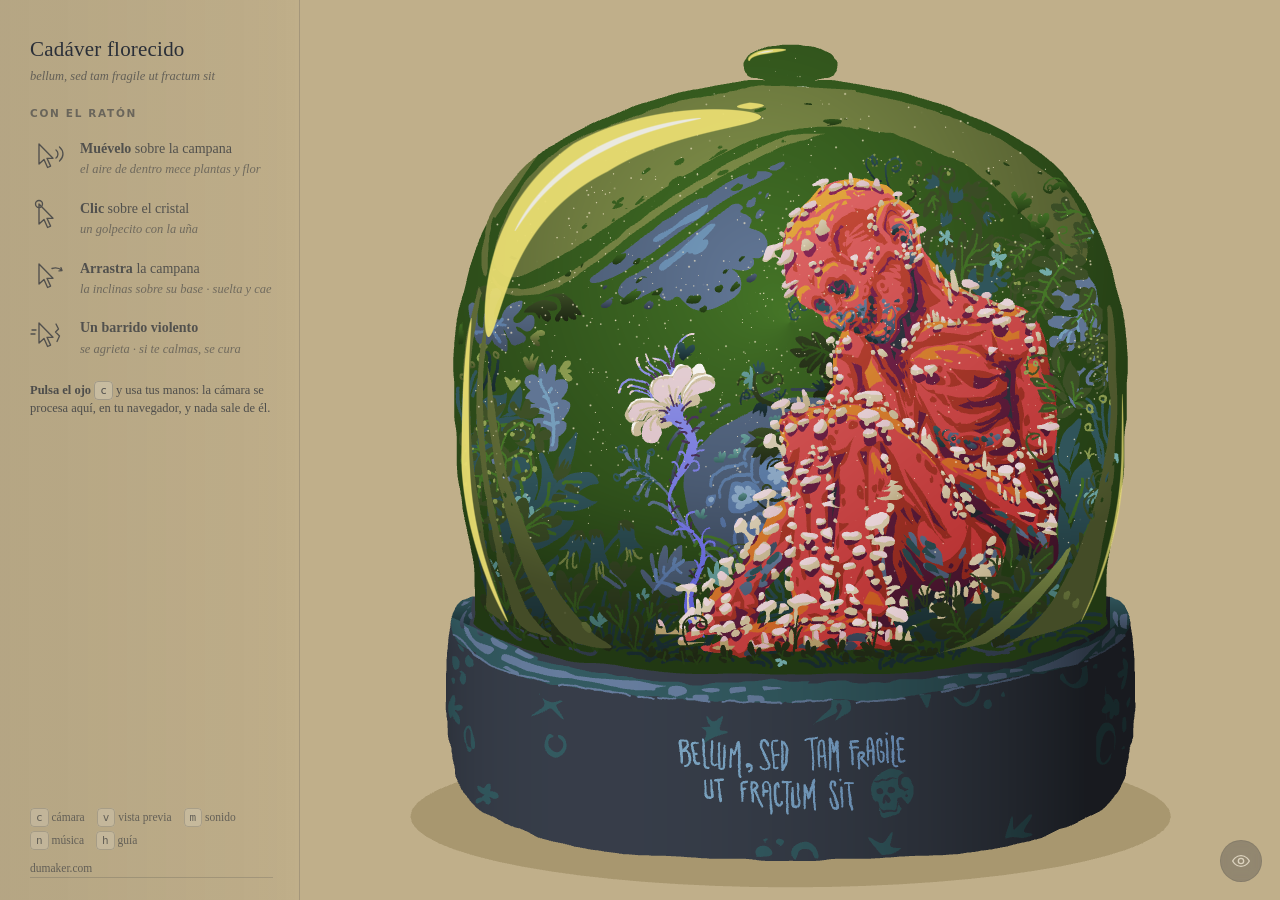
==== cadaver-florecido/index.html @ 51d9bf55 "Añade Cadáver florecido (pieza interactiva WebGL + webcam)" ====
<!doctype html>
<html lang="es">
<head>
  <meta charset="UTF-8" />
  <meta name="viewport" content="width=device-width, initial-scale=1.0" />
  <title>Cadáver florecido — Dumaker</title>
  <meta name="description" content="Bellum, sed tam fragile ut fractum sit. Una ilustración vectorial viva bajo una campana de cristal: muévela con el ratón o con tus manos frente a la cámara." />
  <meta name="theme-color" content="#c0af8a" />
  <meta property="og:type" content="website" />
  <meta property="og:title" content="Cadáver florecido — Dumaker" />
  <meta property="og:description" content="Una ilustración viva bajo una campana de cristal. Bellum, sed tam fragile ut fractum sit." />
  <meta property="og:url" content="https://dumaker.com/cadaver-florecido/" />
  <meta property="og:image" content="https://dumaker.com/cadaver-florecido/og.png" />
  <meta name="twitter:card" content="summary_large_image" />
  <link rel="icon" href="data:image/svg+xml,%3Csvg xmlns='http://www.w3.org/2000/svg' viewBox='0 0 32 32'%3E%3Cpath d='M8 28V15a8 8 0 0 1 16 0v13' fill='none' stroke='%232a2f38' stroke-width='2.4'/%3E%3Cpath d='M6 28h20' stroke='%232a2f38' stroke-width='2.4'/%3E%3Ccircle cx='16' cy='5' r='2' fill='%232a2f38'/%3E%3Ccircle cx='16' cy='20' r='3.2' fill='%23d9493e'/%3E%3C/svg%3E" />
  <script type="module" crossorigin src="./index-C9IS4WXV.js"></script>
  <link rel="stylesheet" crossorigin href="./index-BIt_C6YP.css">
</head>
<body>
  <svg width="0" height="0" style="position:absolute" aria-hidden="true">
    <defs>
      <symbol id="i-hand" viewBox="0 0 36 36"><path d="M10 31C7 29 5.5 26 5.5 22v-6.5a1.7 1.7 0 0 1 3.4 0V20M8.9 19V8a1.7 1.7 0 0 1 3.4 0v10M12.3 17.5V6a1.7 1.7 0 0 1 3.4 0v11.5M15.7 17.5V7.5a1.7 1.7 0 0 1 3.4 0V19M19.1 18v-7a1.7 1.7 0 0 1 3.4 0v10c0 6-3.5 10-7.5 10z"/></symbol>
      <symbol id="i-point" viewBox="0 0 36 36"><path d="M12 31c-3-1.5-5-4.5-5-8v-4a1.6 1.6 0 0 1 3.2 0M10.2 20v-2a1.6 1.6 0 0 1 3.2 0v1M13.4 19V8a1.7 1.7 0 0 1 3.4 0v10M16.8 18.5a1.6 1.6 0 0 1 3.2 0v1M20 19.5a1.6 1.6 0 0 1 3.2 0V24c0 4-3 7-7 7z"/></symbol>
      <symbol id="i-arrow" viewBox="0 0 36 36"><path d="M9 5v20l5-4.5 3.6 8 3-1.4-3.6-7.8H23z"/></symbol>
    </defs>
  </svg>

  <canvas id="stage"></canvas>
  <canvas id="hands"></canvas>

  <aside id="guide" aria-label="Cómo interactuar">
    <header>
      <h1>Cadáver florecido</h1>
      <p class="motto">bellum, sed tam fragile ut fractum sit</p>
    </header>

    <section class="mode m-hands">
      <h2>con las manos <span id="seen"></span></h2>
      <p class="rule">Pocas formas de mano, cada una con lo suyo, sin movimientos rápidos. El cursor te dice cuál estoy viendo.</p>

      <h3><svg class="shape" viewBox="0 0 36 36"><use href="#i-hand"/></svg>mano abierta</h3>
      <div class="g" data-g="fan">
        <svg class="ico" viewBox="0 0 36 36"><path d="M6 13c6-4 10 4 16 0s8-2 10 0M4 20c6-4 10 4 16 0s8-2 12 0M8 27c6-4 10 4 16 0"/></svg>
        <p><b>Muévela</b>, donde quieras<i>el aire entra en la campana y mece plantas y flor</i></p>
      </div>
      <div class="g" data-g="warm">
        <svg class="ico" viewBox="0 0 36 36"><path d="M12 9c-2 2.5 2 4 0 6.5s2 4 0 6.5M18 7c-2 2.5 2 4 0 6.5s2 4 0 6.5s2 4 0 6.5M24 9c-2 2.5 2 4 0 6.5s2 4 0 6.5"/></svg>
        <p><b>Déjala quieta</b> sobre el cristal<i>tu calor lo empaña, las plantas se vuelven hacia ti y las grietas se cierran</i></p>
      </div>

      <h3><svg class="shape" viewBox="0 0 36 36"><use href="#i-point"/></svg>índice</h3>
      <div class="g" data-g="tap">
        <svg class="ico" viewBox="0 0 36 36"><circle cx="18" cy="18" r="2.5"/><circle cx="18" cy="18" r="7"/><circle cx="18" cy="18" r="13" stroke-dasharray="2 3"/><path d="M18 1.5v3M18 31.5v3M1.5 18h3M31.5 18h3"/></svg>
        <p><b>Puño con el índice estirado</b>: apunta y <b>empújalo hacia la pantalla</b><i>la mira se cierra mientras empujas; al cerrarse, toque de uña. Retira la mano para volver a tocar</i></p>
      </div>
      <div class="g" data-g="punch">
        <svg class="ico" viewBox="0 0 36 36"><path d="M18 4l2.5 6-4 4 5 5-3 7 1 6M20.5 10l5-1.5M21.5 19l5 2.5"/></svg>
        <p><b>Tres toques</b> seguidos<i>no seas insistente: se agrieta · si te calmas, se cura</i><span class="knocks" aria-hidden="true"><span></span><span></span><span></span></span></p>
      </div>

      <h3><svg class="shape" viewBox="0 0 36 36"><circle cx="9" cy="16" r="3"/><circle cx="27" cy="16" r="3"/><path d="M12 16h12"/></svg>dos manos · pellizco</h3>
      <div class="g" data-g="hold">
        <svg class="ico" viewBox="0 0 36 36"><path d="M12 30V19a6 6 0 0 1 12 0v11M10 30h16"/><circle cx="6" cy="14" r="2.4"/><circle cx="30" cy="14" r="2.4"/><path d="M8.4 14.5l3.6 3M27.6 14.5l-3.6 3M8.5 7a13 13 0 0 1 19 0M27.5 7l-.3-3M27.5 7l-3 .2"/></svg>
        <p><b>Pellizca con las dos manos</b><i>índice y pulgar juntos en cada mano: la sostienes de dos hilos. Gíralas como un volante para inclinarla · suelta y cae</i></p>
      </div>

      <h3><svg class="shape" viewBox="0 0 36 36"><circle cx="18" cy="14" r="6.5"/><path d="M10.5 31c1-5 4-7.5 7.5-7.5s6.5 2.5 7.5 7.5"/></svg>cabeza</h3>
      <div class="g" data-g="head">
        <svg class="ico" viewBox="0 0 36 36"><path d="M4 18h7M4 18l2.5-2.5M4 18l2.5 2.5M32 18h-7M32 18l-2.5-2.5M32 18l-2.5 2.5"/><circle cx="18" cy="18" r="4"/></svg>
        <p><b>Asómate</b> a un lado y a otro<i>el interior tiene profundidad y los brillos del cristal te siguen</i><span class="track" aria-hidden="true"><span></span></span></p>
      </div>
    </section>

    <section class="mode m-mouse">
      <h2>con el ratón</h2>
      <div class="g" data-g="fan">
        <svg class="ico" viewBox="0 0 36 36"><use href="#i-arrow"/><path d="M26 11c2.6 2 2.6 6 0 8M29.5 8c4.6 4 4.6 10 0 14"/></svg>
        <p><b>Muévelo</b> sobre la campana<i>el aire de dentro mece plantas y flor</i></p>
      </div>
      <div class="g" data-g="tap">
        <svg class="ico" viewBox="0 0 36 36"><use href="#i-arrow"/><circle cx="9" cy="5" r="3.5"/></svg>
        <p><b>Clic</b> sobre el cristal<i>un golpecito con la uña</i></p>
      </div>
      <div class="g" data-g="hold">
        <svg class="ico" viewBox="0 0 36 36"><use href="#i-arrow"/><path d="M22 9.5a10 10 0 0 1 10 2M32 11.5l-1-2.8M32 11.5l-3 .4"/></svg>
        <p><b>Arrastra</b> la campana<i>la inclinas sobre su base · suelta y cae</i></p>
      </div>
      <div class="g" data-g="punch">
        <svg class="ico" viewBox="0 0 36 36"><use href="#i-arrow"/><path d="M26 6l2.5 5-3 3 4 4-2.5 5.5M2 12h4M1 16h4"/></svg>
        <p><b>Un barrido violento</b><i>se agrieta · si te calmas, se cura</i></p>
      </div>
      <p class="switch"><b>Pulsa el ojo</b> <kbd>c</kbd> y usa tus manos: la cámara se procesa aquí, en tu navegador, y nada sale de él.</p>
    </section>

    <footer>
      <span><kbd>c</kbd> cámara</span><span><kbd>v</kbd> vista previa</span><span><kbd>m</kbd> sonido</span><span><kbd>n</kbd> música</span><span><kbd>h</kbd> guía</span><a class="home" href="https://dumaker.com/">dumaker.com</a>
    </footer>
  </aside>
  <button id="guideBtn" title="Mostrar guía (h)" aria-label="Guía">?</button>

  <div id="preview" title="Ocultar vista previa (v)"><canvas id="previewCv" width="320" height="180"></canvas></div>
  <div id="camStatus"></div>
  <button id="cam" title="Activar cámara" aria-label="Cámara">
    <svg viewBox="0 0 24 24" width="20" height="20" fill="none" stroke="currentColor" stroke-width="1.6" stroke-linecap="round"><path d="M2 12s3.6-6.5 10-6.5S22 12 22 12s-3.6 6.5-10 6.5S2 12 2 12z"/><circle cx="12" cy="12" r="3.2"/></svg>
  </button>
</body>
</html>
---- cadaver-florecido/index-BIt_C6YP.css ----
:root{--bg:#c0af8a;--ink:#2a2f38;--moss:#5e6a33;--gold:#e9dd71;--guide-w:300px}*{box-sizing:border-box}html,body{background:var(--bg);height:100%;margin:0;overflow:hidden}#stage{opacity:0;width:100vw;height:100vh;transition:opacity 1.2s;display:block}.ready #stage{opacity:1}.over-jar #stage{cursor:grab}.grabbing #stage{cursor:grabbing}#hands{pointer-events:none;width:100vw;height:100vh;position:fixed;inset:0}#cam{cursor:pointer;color:#f2f0ea;-webkit-backdrop-filter:blur(6px);backdrop-filter:blur(6px);opacity:.55;background:#2a2f388c;border:1px solid #2a2f3859;border-radius:50%;place-items:center;width:42px;height:42px;transition:opacity .3s,background .3s,transform .3s;display:grid;position:fixed;bottom:18px;right:18px}#cam:hover{opacity:1}.cam-on #cam{opacity:.9;background:#6e7b3fbf}#cam.loading{animation:1s ease-in-out infinite pulse}@keyframes pulse{50%{opacity:.4;transform:scale(.9)}}#preview{aspect-ratio:16/9;opacity:0;pointer-events:none;cursor:pointer;background:#2a2f38;border:1px solid #f2f0ea40;border-radius:10px;width:208px;transition:opacity .6s,transform .6s;position:fixed;bottom:70px;right:18px;overflow:hidden;transform:translateY(8px);box-shadow:0 6px 24px #2a2f3840}.cam-on.preview-on #preview{opacity:.92;pointer-events:auto;transform:none}#previewCv{width:100%;height:100%;display:block}#camStatus{color:#2a2f38;opacity:0;pointer-events:none;text-align:right;max-width:60vw;font:italic 13px/1.3 Georgia,serif;transition:opacity .6s;position:fixed;bottom:28px;right:70px}#camStatus.show{opacity:.85}#camStatus.error{color:#8a2d2d;opacity:1}#guide{width:var(--guide-w);scrollbar-width:none;color:var(--ink);background:linear-gradient(90deg,#2a2f3812,#2a2f3805 85%,#0000);border-right:1px solid #2a2f381f;flex-direction:column;gap:22px;padding:34px 26px 22px 30px;font:14px/1.45 Georgia,Times New Roman,serif;transition:transform .6s cubic-bezier(.2,.7,.2,1),opacity .6s;display:flex;position:fixed;top:0;bottom:0;left:0;overflow-y:auto}#guide::-webkit-scrollbar{display:none}.guide-off #guide{opacity:0;pointer-events:none;transform:translate(-102%)}#guide h1{letter-spacing:.01em;margin:0;font-size:21px;font-weight:400}#guide .motto{opacity:.6;margin:3px 0 0;font-size:12.5px;font-style:italic}#guide h2{letter-spacing:.16em;text-transform:uppercase;opacity:.55;justify-content:space-between;gap:8px;margin:0 0 12px;font:600 10.5px/1 system-ui,sans-serif;display:flex}#seen{letter-spacing:.06em;text-transform:none;font-size:11px;font-weight:400}#seen.ok{color:var(--moss);opacity:1}.mode{display:none}body:not(.cam-on) .m-mouse,.cam-on .m-hands{display:block}.g{opacity:.72;border-radius:10px;grid-template-columns:38px 1fr;align-items:start;gap:12px;margin:0 -10px 2px -8px;padding:9px 10px 9px 8px;transition:opacity .35s,background .35s;display:grid}.g p{margin:0}.g b{font-weight:600}.g i{opacity:.72;margin-top:2px;font-size:12.5px;line-height:1.4;display:block}.g .ico{fill:none;width:36px;height:36px;stroke:var(--ink);stroke-width:1.35px;stroke-linecap:round;stroke-linejoin:round;transition:stroke .3s,transform .3s}.g .ico use{stroke:inherit}.g.on{opacity:1;background:#5e6a3321}.g.on .ico{stroke:var(--moss);transform:scale(1.06)}.g.flash{animation:.9s ease-out flash}@keyframes flash{0%{opacity:1;background:#e9dd71a6}to{background:0 0}}.note{color:var(--moss);margin-top:3px;font-size:12px;display:none}.note.show{display:block}.switch{opacity:.75;margin:14px 0 0;font-size:12.5px;line-height:1.45}kbd{background:#f2f0ea59;border:1px solid #2a2f384d;border-radius:4px;padding:2px 5px;font:11px/1 ui-monospace,monospace}#guide footer{opacity:.6;flex-wrap:wrap;gap:6px 12px;margin-top:auto;font-size:11.5px;display:flex}#guideBtn{cursor:pointer;width:32px;height:32px;color:var(--ink);opacity:0;pointer-events:none;background:#c0af8acc;border:1px solid #2a2f384d;border-radius:50%;font:16px Georgia,serif;transition:opacity .4s;position:fixed;top:16px;left:16px}.guide-off #guideBtn{opacity:.7;pointer-events:auto}@media (max-width:1100px){:root{--guide-w:262px}#guide{padding:26px 18px 18px 22px;font-size:13px}}@media (max-height:760px){#guide{gap:14px;padding-top:22px}.g{padding-top:6px;padding-bottom:6px}.g i{font-size:12px}}.track{background:#2a2f382e;border-radius:2px;height:2px;margin:9px 6px 2px 0;display:block;position:relative}.track span{background:var(--moss);opacity:.35;border-radius:50%;width:10px;height:10px;margin-left:-5px;transition:opacity .4s;position:absolute;top:-4px;left:50%}.g.on .track span{opacity:1}.rule{opacity:.7;margin:-4px 0 12px;font-size:12.5px;font-style:italic}#guide h3{letter-spacing:.12em;text-transform:uppercase;opacity:.62;align-items:center;gap:7px;margin:12px 0 2px;font:600 10.5px/1 system-ui,sans-serif;display:flex}#guide h3 .shape{fill:none;width:20px;height:20px;stroke:var(--ink);stroke-width:1.6px;stroke-linecap:round;stroke-linejoin:round}.m-hands .g{grid-template-columns:30px 1fr;gap:10px}.m-hands .g .ico{width:28px;height:28px}@media (max-height:800px){#guide h3{margin-top:7px}.m-hands .g i{display:none}.m-hands .g.on i{display:block}}.knocks{gap:6px;margin-top:6px;display:flex}.knocks span{border:1px solid #2a2f3873;border-radius:50%;width:7px;height:7px;transition:background .2s}.knocks span.lit{background:var(--moss);border-color:var(--moss)}#guide footer .home{color:inherit;border-bottom:1px solid #2a2f384d;flex-basis:100%;align-self:flex-start;width:max-content;margin-top:6px;text-decoration:none}#guide footer .home:hover{border-color:var(--ink)}
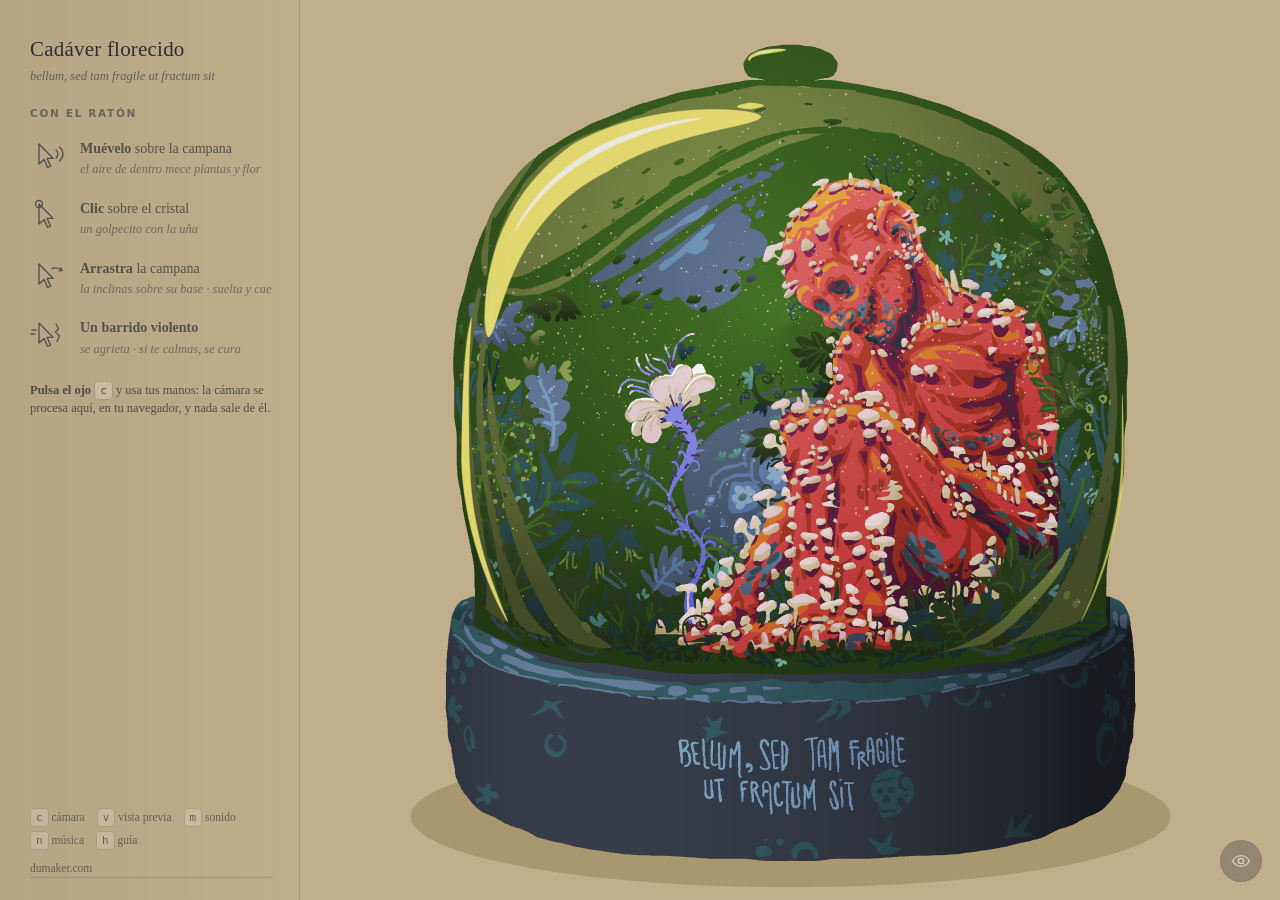
==== commit dd537688: "Cadáver florecido: versión móvil (dedos, giro con dos dedos, inclinar el móvil)" ====
--- a/cadaver-florecido/index.html
+++ b/cadaver-florecido/index.html
@@ -13,8 +13,8 @@
   <meta property="og:image" content="https://dumaker.com/cadaver-florecido/og.png" />
   <meta name="twitter:card" content="summary_large_image" />
   <link rel="icon" href="data:image/svg+xml,%3Csvg xmlns='http://www.w3.org/2000/svg' viewBox='0 0 32 32'%3E%3Cpath d='M8 28V15a8 8 0 0 1 16 0v13' fill='none' stroke='%232a2f38' stroke-width='2.4'/%3E%3Cpath d='M6 28h20' stroke='%232a2f38' stroke-width='2.4'/%3E%3Ccircle cx='16' cy='5' r='2' fill='%232a2f38'/%3E%3Ccircle cx='16' cy='20' r='3.2' fill='%23d9493e'/%3E%3C/svg%3E" />
-  <script type="module" crossorigin src="./index-C9IS4WXV.js"></script>
-  <link rel="stylesheet" crossorigin href="./index-BIt_C6YP.css">
+  <script type="module" crossorigin src="./cadaver.js"></script>
+  <link rel="stylesheet" crossorigin href="./cadaver.css">
 </head>
 <body>
   <svg width="0" height="0" style="position:absolute" aria-hidden="true">
@@ -29,6 +29,7 @@
   <canvas id="hands"></canvas>
 
   <aside id="guide" aria-label="Cómo interactuar">
+    <button id="guideClose" aria-label="Cerrar guía">×</button>
     <header>
       <h1>Cadáver florecido</h1>
       <p class="motto">bellum, sed tam fragile ut fractum sit</p>
@@ -71,6 +72,31 @@
       </div>
     </section>
 
+    <section class="mode m-touch">
+      <h2>con los dedos</h2>
+      <div class="g" data-g="fan">
+        <svg class="ico" viewBox="0 0 36 36"><use href="#i-point"/><path d="M26 11c2.6 2 2.6 6 0 8M29.5 8c4.6 4 4.6 10 0 14"/></svg>
+        <p><b>Arrastra el dedo</b> por la pantalla<i>el aire de dentro mece plantas y flor</i></p>
+      </div>
+      <div class="g" data-g="tap">
+        <svg class="ico" viewBox="0 0 36 36"><use href="#i-point"/><path d="M15 2.5v2.2M9.5 4.6l1.4 1.6M20.5 4.6l-1.4 1.6"/></svg>
+        <p><b>Toca</b> el cristal<i>un golpecito con la uña</i></p>
+      </div>
+      <div class="g" data-g="hold">
+        <svg class="ico" viewBox="0 0 36 36"><circle cx="9" cy="20" r="3"/><circle cx="27" cy="14" r="3"/><path d="M6 8a14 14 0 0 1 9-4M30 28a14 14 0 0 1-9 4M15 4l-2.5-1.5M15 4l-1.5 2.5M21 32l2.5 1.5M21 32l1.5-2.5"/></svg>
+        <p><b>Gira con dos dedos</b><i>inclinas la campana · suelta y cae</i></p>
+      </div>
+      <div class="g" data-g="head">
+        <svg class="ico" viewBox="0 0 36 36"><rect x="12" y="6" width="12" height="24" rx="2.5" transform="rotate(-14 18 18)"/><path d="M4 26a14 14 0 0 1 2-10M32 10a14 14 0 0 1-2 10"/></svg>
+        <p><b>Inclina el móvil</b><i>el interior tiene profundidad y los brillos te siguen; agítalo y el aire se mueve</i></p>
+      </div>
+      <div class="g" data-g="punch">
+        <svg class="ico" viewBox="0 0 36 36"><path d="M18 4l2.5 6-4 4 5 5-3 7 1 6M20.5 10l5-1.5M21.5 19l5 2.5"/></svg>
+        <p><b>Un barrido violento</b><i>se agrieta · si te calmas, se cura</i></p>
+      </div>
+      <p class="switch"><b>Pulsa el ojo</b> y usa tus manos frente a la cámara: se procesa aquí, en tu navegador, y nada sale de él.</p>
+    </section>
+
     <section class="mode m-mouse">
       <h2>con el ratón</h2>
       <div class="g" data-g="fan">
--- a/cadaver-florecido/cadaver.css
+++ b/cadaver-florecido/cadaver.css
@@ -0,0 +1 @@
+:root{--bg:#c0af8a;--ink:#2a2f38;--moss:#5e6a33;--gold:#e9dd71;--guide-w:300px}*{box-sizing:border-box}html,body{background:var(--bg);height:100%;margin:0;overflow:hidden}#stage{opacity:0;width:100vw;height:100vh;transition:opacity 1.2s;display:block}.ready #stage{opacity:1}.over-jar #stage{cursor:grab}.grabbing #stage{cursor:grabbing}#hands{pointer-events:none;width:100vw;height:100vh;position:fixed;inset:0}#cam{cursor:pointer;color:#f2f0ea;-webkit-backdrop-filter:blur(6px);backdrop-filter:blur(6px);opacity:.55;background:#2a2f388c;border:1px solid #2a2f3859;border-radius:50%;place-items:center;width:42px;height:42px;transition:opacity .3s,background .3s,transform .3s;display:grid;position:fixed;bottom:18px;right:18px}#cam:hover{opacity:1}.cam-on #cam{opacity:.9;background:#6e7b3fbf}#cam.loading{animation:1s ease-in-out infinite pulse}@keyframes pulse{50%{opacity:.4;transform:scale(.9)}}#preview{aspect-ratio:16/9;opacity:0;pointer-events:none;cursor:pointer;background:#2a2f38;border:1px solid #f2f0ea40;border-radius:10px;width:208px;transition:opacity .6s,transform .6s;position:fixed;bottom:70px;right:18px;overflow:hidden;transform:translateY(8px);box-shadow:0 6px 24px #2a2f3840}.cam-on.preview-on #preview{opacity:.92;pointer-events:auto;transform:none}#previewCv{width:100%;height:100%;display:block}#camStatus{color:#2a2f38;opacity:0;pointer-events:none;text-align:right;max-width:60vw;font:italic 13px/1.3 Georgia,serif;transition:opacity .6s;position:fixed;bottom:28px;right:70px}#camStatus.show{opacity:.85}#camStatus.error{color:#8a2d2d;opacity:1}#guide{width:var(--guide-w);scrollbar-width:none;color:var(--ink);background:linear-gradient(90deg,#2a2f3812,#2a2f3805 85%,#0000);border-right:1px solid #2a2f381f;flex-direction:column;gap:22px;padding:34px 26px 22px 30px;font:14px/1.45 Georgia,Times New Roman,serif;transition:transform .6s cubic-bezier(.2,.7,.2,1),opacity .6s;display:flex;position:fixed;top:0;bottom:0;left:0;overflow-y:auto}#guide::-webkit-scrollbar{display:none}.guide-off #guide{opacity:0;pointer-events:none;transform:translate(-102%)}#guide h1{letter-spacing:.01em;margin:0;font-size:21px;font-weight:400}#guide .motto{opacity:.6;margin:3px 0 0;font-size:12.5px;font-style:italic}#guide h2{letter-spacing:.16em;text-transform:uppercase;opacity:.55;justify-content:space-between;gap:8px;margin:0 0 12px;font:600 10.5px/1 system-ui,sans-serif;display:flex}#seen{letter-spacing:.06em;text-transform:none;font-size:11px;font-weight:400}#seen.ok{color:var(--moss);opacity:1}.mode{display:none}body:not(.cam-on):not(.touch) .m-mouse,.touch:not(.cam-on) .m-touch,.cam-on .m-hands{display:block}.g{opacity:.72;border-radius:10px;grid-template-columns:38px 1fr;align-items:start;gap:12px;margin:0 -10px 2px -8px;padding:9px 10px 9px 8px;transition:opacity .35s,background .35s;display:grid}.g p{margin:0}.g b{font-weight:600}.g i{opacity:.72;margin-top:2px;font-size:12.5px;line-height:1.4;display:block}.g .ico{fill:none;width:36px;height:36px;stroke:var(--ink);stroke-width:1.35px;stroke-linecap:round;stroke-linejoin:round;transition:stroke .3s,transform .3s}.g .ico use{stroke:inherit}.g.on{opacity:1;background:#5e6a3321}.g.on .ico{stroke:var(--moss);transform:scale(1.06)}.g.flash{animation:.9s ease-out flash}@keyframes flash{0%{opacity:1;background:#e9dd71a6}to{background:0 0}}.note{color:var(--moss);margin-top:3px;font-size:12px;display:none}.note.show{display:block}.switch{opacity:.75;margin:14px 0 0;font-size:12.5px;line-height:1.45}kbd{background:#f2f0ea59;border:1px solid #2a2f384d;border-radius:4px;padding:2px 5px;font:11px/1 ui-monospace,monospace}#guide footer{opacity:.6;flex-wrap:wrap;gap:6px 12px;margin-top:auto;font-size:11.5px;display:flex}#guideBtn{cursor:pointer;width:32px;height:32px;color:var(--ink);opacity:0;pointer-events:none;background:#c0af8acc;border:1px solid #2a2f384d;border-radius:50%;font:16px Georgia,serif;transition:opacity .4s;position:fixed;top:16px;left:16px}.guide-off #guideBtn{opacity:.7;pointer-events:auto}@media (max-width:1100px){:root{--guide-w:262px}#guide{padding:26px 18px 18px 22px;font-size:13px}}@media (max-height:760px){#guide{gap:14px;padding-top:22px}.g{padding-top:6px;padding-bottom:6px}.g i{font-size:12px}}.track{background:#2a2f382e;border-radius:2px;height:2px;margin:9px 6px 2px 0;display:block;position:relative}.track span{background:var(--moss);opacity:.35;border-radius:50%;width:10px;height:10px;margin-left:-5px;transition:opacity .4s;position:absolute;top:-4px;left:50%}.g.on .track span{opacity:1}.rule{opacity:.7;margin:-4px 0 12px;font-size:12.5px;font-style:italic}#guide h3{letter-spacing:.12em;text-transform:uppercase;opacity:.62;align-items:center;gap:7px;margin:12px 0 2px;font:600 10.5px/1 system-ui,sans-serif;display:flex}#guide h3 .shape{fill:none;width:20px;height:20px;stroke:var(--ink);stroke-width:1.6px;stroke-linecap:round;stroke-linejoin:round}.m-hands .g{grid-template-columns:30px 1fr;gap:10px}.m-hands .g .ico{width:28px;height:28px}@media (max-height:800px){#guide h3{margin-top:7px}.m-hands .g i{display:none}.m-hands .g.on i{display:block}}.knocks{gap:6px;margin-top:6px;display:flex}.knocks span{border:1px solid #2a2f3873;border-radius:50%;width:7px;height:7px;transition:background .2s}.knocks span.lit{background:var(--moss);border-color:var(--moss)}#guide footer .home{color:inherit;border-bottom:1px solid #2a2f384d;flex-basis:100%;align-self:flex-start;width:max-content;margin-top:6px;text-decoration:none}#guide footer .home:hover{border-color:var(--ink)}#stage{touch-action:none}#guideClose,.touch #guide footer>span{display:none}@media (max-width:759px){#guide{z-index:5;background:#c0af8af7;border-right:0;width:100%;padding:26px 22px 22px}#guideClose{width:40px;height:40px;color:var(--ink);cursor:pointer;background:0 0;border:0;font:28px/1 Georgia,serif;display:block;position:absolute;top:12px;right:12px}#guideBtn{width:40px;height:40px}#cam{width:48px;height:48px}#camStatus{text-align:left;max-width:none;bottom:30px;left:16px;right:76px}#preview{width:150px}.m-hands .g i{display:block}}
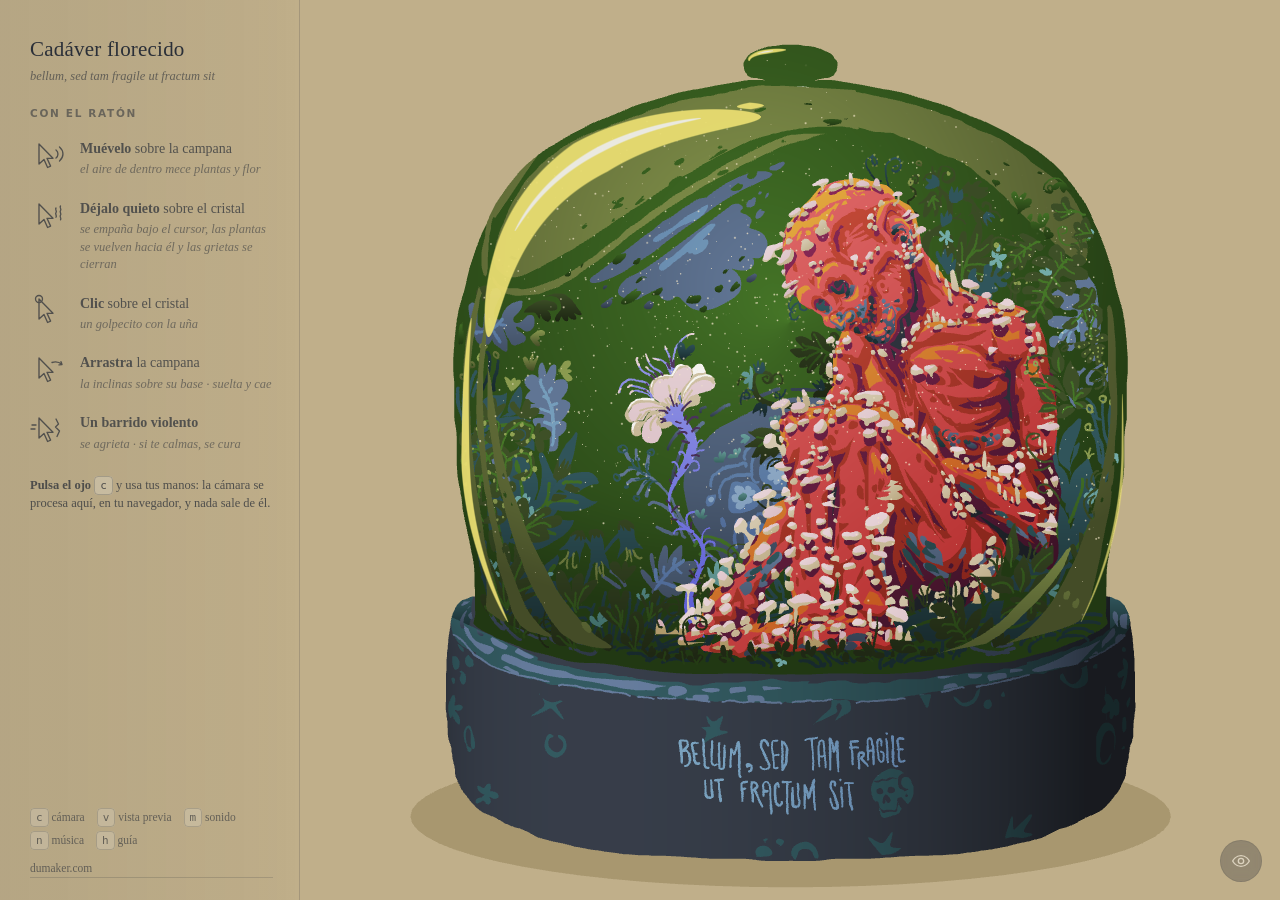
==== commit dfd2b435: "Cadáver florecido: vaho también con ratón y dedo (quieto sobre el cristal)" ====
--- a/cadaver-florecido/index.html
+++ b/cadaver-florecido/index.html
@@ -78,6 +78,10 @@
         <svg class="ico" viewBox="0 0 36 36"><use href="#i-point"/><path d="M26 11c2.6 2 2.6 6 0 8M29.5 8c4.6 4 4.6 10 0 14"/></svg>
         <p><b>Arrastra el dedo</b> por la pantalla<i>el aire de dentro mece plantas y flor</i></p>
       </div>
+      <div class="g" data-g="warm">
+        <svg class="ico" viewBox="0 0 36 36"><use href="#i-point"/><path d="M26 9c-1.4 1.8 1.4 2.8 0 4.6s1.4 2.8 0 4.6M30.5 7c-1.4 1.8 1.4 2.8 0 4.6s1.4 2.8 0 4.6s1.4 2.8 0 4.6"/></svg>
+        <p><b>Mantén el dedo quieto</b> sobre el cristal<i>se empaña bajo él, las plantas se vuelven hacia ti y las grietas se cierran</i></p>
+      </div>
       <div class="g" data-g="tap">
         <svg class="ico" viewBox="0 0 36 36"><use href="#i-point"/><path d="M15 2.5v2.2M9.5 4.6l1.4 1.6M20.5 4.6l-1.4 1.6"/></svg>
         <p><b>Toca</b> el cristal<i>un golpecito con la uña</i></p>
@@ -102,6 +106,10 @@
       <div class="g" data-g="fan">
         <svg class="ico" viewBox="0 0 36 36"><use href="#i-arrow"/><path d="M26 11c2.6 2 2.6 6 0 8M29.5 8c4.6 4 4.6 10 0 14"/></svg>
         <p><b>Muévelo</b> sobre la campana<i>el aire de dentro mece plantas y flor</i></p>
+      </div>
+      <div class="g" data-g="warm">
+        <svg class="ico" viewBox="0 0 36 36"><use href="#i-arrow"/><path d="M26 9c-1.4 1.8 1.4 2.8 0 4.6s1.4 2.8 0 4.6M30.5 7c-1.4 1.8 1.4 2.8 0 4.6s1.4 2.8 0 4.6s1.4 2.8 0 4.6"/></svg>
+        <p><b>Déjalo quieto</b> sobre el cristal<i>se empaña bajo el cursor, las plantas se vuelven hacia él y las grietas se cierran</i></p>
       </div>
       <div class="g" data-g="tap">
         <svg class="ico" viewBox="0 0 36 36"><use href="#i-arrow"/><circle cx="9" cy="5" r="3.5"/></svg>
--- a/cadaver-florecido/cadaver.css
+++ b/cadaver-florecido/cadaver.css
@@ -1 +1 @@
-:root{--bg:#c0af8a;--ink:#2a2f38;--moss:#5e6a33;--gold:#e9dd71;--guide-w:300px}*{box-sizing:border-box}html,body{background:var(--bg);height:100%;margin:0;overflow:hidden}#stage{opacity:0;width:100vw;height:100vh;transition:opacity 1.2s;display:block}.ready #stage{opacity:1}.over-jar #stage{cursor:grab}.grabbing #stage{cursor:grabbing}#hands{pointer-events:none;width:100vw;height:100vh;position:fixed;inset:0}#cam{cursor:pointer;color:#f2f0ea;-webkit-backdrop-filter:blur(6px);backdrop-filter:blur(6px);opacity:.55;background:#2a2f388c;border:1px solid #2a2f3859;border-radius:50%;place-items:center;width:42px;height:42px;transition:opacity .3s,background .3s,transform .3s;display:grid;position:fixed;bottom:18px;right:18px}#cam:hover{opacity:1}.cam-on #cam{opacity:.9;background:#6e7b3fbf}#cam.loading{animation:1s ease-in-out infinite pulse}@keyframes pulse{50%{opacity:.4;transform:scale(.9)}}#preview{aspect-ratio:16/9;opacity:0;pointer-events:none;cursor:pointer;background:#2a2f38;border:1px solid #f2f0ea40;border-radius:10px;width:208px;transition:opacity .6s,transform .6s;position:fixed;bottom:70px;right:18px;overflow:hidden;transform:translateY(8px);box-shadow:0 6px 24px #2a2f3840}.cam-on.preview-on #preview{opacity:.92;pointer-events:auto;transform:none}#previewCv{width:100%;height:100%;display:block}#camStatus{color:#2a2f38;opacity:0;pointer-events:none;text-align:right;max-width:60vw;font:italic 13px/1.3 Georgia,serif;transition:opacity .6s;position:fixed;bottom:28px;right:70px}#camStatus.show{opacity:.85}#camStatus.error{color:#8a2d2d;opacity:1}#guide{width:var(--guide-w);scrollbar-width:none;color:var(--ink);background:linear-gradient(90deg,#2a2f3812,#2a2f3805 85%,#0000);border-right:1px solid #2a2f381f;flex-direction:column;gap:22px;padding:34px 26px 22px 30px;font:14px/1.45 Georgia,Times New Roman,serif;transition:transform .6s cubic-bezier(.2,.7,.2,1),opacity .6s;display:flex;position:fixed;top:0;bottom:0;left:0;overflow-y:auto}#guide::-webkit-scrollbar{display:none}.guide-off #guide{opacity:0;pointer-events:none;transform:translate(-102%)}#guide h1{letter-spacing:.01em;margin:0;font-size:21px;font-weight:400}#guide .motto{opacity:.6;margin:3px 0 0;font-size:12.5px;font-style:italic}#guide h2{letter-spacing:.16em;text-transform:uppercase;opacity:.55;justify-content:space-between;gap:8px;margin:0 0 12px;font:600 10.5px/1 system-ui,sans-serif;display:flex}#seen{letter-spacing:.06em;text-transform:none;font-size:11px;font-weight:400}#seen.ok{color:var(--moss);opacity:1}.mode{display:none}body:not(.cam-on):not(.touch) .m-mouse,.touch:not(.cam-on) .m-touch,.cam-on .m-hands{display:block}.g{opacity:.72;border-radius:10px;grid-template-columns:38px 1fr;align-items:start;gap:12px;margin:0 -10px 2px -8px;padding:9px 10px 9px 8px;transition:opacity .35s,background .35s;display:grid}.g p{margin:0}.g b{font-weight:600}.g i{opacity:.72;margin-top:2px;font-size:12.5px;line-height:1.4;display:block}.g .ico{fill:none;width:36px;height:36px;stroke:var(--ink);stroke-width:1.35px;stroke-linecap:round;stroke-linejoin:round;transition:stroke .3s,transform .3s}.g .ico use{stroke:inherit}.g.on{opacity:1;background:#5e6a3321}.g.on .ico{stroke:var(--moss);transform:scale(1.06)}.g.flash{animation:.9s ease-out flash}@keyframes flash{0%{opacity:1;background:#e9dd71a6}to{background:0 0}}.note{color:var(--moss);margin-top:3px;font-size:12px;display:none}.note.show{display:block}.switch{opacity:.75;margin:14px 0 0;font-size:12.5px;line-height:1.45}kbd{background:#f2f0ea59;border:1px solid #2a2f384d;border-radius:4px;padding:2px 5px;font:11px/1 ui-monospace,monospace}#guide footer{opacity:.6;flex-wrap:wrap;gap:6px 12px;margin-top:auto;font-size:11.5px;display:flex}#guideBtn{cursor:pointer;width:32px;height:32px;color:var(--ink);opacity:0;pointer-events:none;background:#c0af8acc;border:1px solid #2a2f384d;border-radius:50%;font:16px Georgia,serif;transition:opacity .4s;position:fixed;top:16px;left:16px}.guide-off #guideBtn{opacity:.7;pointer-events:auto}@media (max-width:1100px){:root{--guide-w:262px}#guide{padding:26px 18px 18px 22px;font-size:13px}}@media (max-height:760px){#guide{gap:14px;padding-top:22px}.g{padding-top:6px;padding-bottom:6px}.g i{font-size:12px}}.track{background:#2a2f382e;border-radius:2px;height:2px;margin:9px 6px 2px 0;display:block;position:relative}.track span{background:var(--moss);opacity:.35;border-radius:50%;width:10px;height:10px;margin-left:-5px;transition:opacity .4s;position:absolute;top:-4px;left:50%}.g.on .track span{opacity:1}.rule{opacity:.7;margin:-4px 0 12px;font-size:12.5px;font-style:italic}#guide h3{letter-spacing:.12em;text-transform:uppercase;opacity:.62;align-items:center;gap:7px;margin:12px 0 2px;font:600 10.5px/1 system-ui,sans-serif;display:flex}#guide h3 .shape{fill:none;width:20px;height:20px;stroke:var(--ink);stroke-width:1.6px;stroke-linecap:round;stroke-linejoin:round}.m-hands .g{grid-template-columns:30px 1fr;gap:10px}.m-hands .g .ico{width:28px;height:28px}@media (max-height:800px){#guide h3{margin-top:7px}.m-hands .g i{display:none}.m-hands .g.on i{display:block}}.knocks{gap:6px;margin-top:6px;display:flex}.knocks span{border:1px solid #2a2f3873;border-radius:50%;width:7px;height:7px;transition:background .2s}.knocks span.lit{background:var(--moss);border-color:var(--moss)}#guide footer .home{color:inherit;border-bottom:1px solid #2a2f384d;flex-basis:100%;align-self:flex-start;width:max-content;margin-top:6px;text-decoration:none}#guide footer .home:hover{border-color:var(--ink)}#stage{touch-action:none}#guideClose,.touch #guide footer>span{display:none}@media (max-width:759px){#guide{z-index:5;background:#c0af8af7;border-right:0;width:100%;padding:26px 22px 22px}#guideClose{width:40px;height:40px;color:var(--ink);cursor:pointer;background:0 0;border:0;font:28px/1 Georgia,serif;display:block;position:absolute;top:12px;right:12px}#guideBtn{width:40px;height:40px}#cam{width:48px;height:48px}#camStatus{text-align:left;max-width:none;bottom:30px;left:16px;right:76px}#preview{width:150px}.m-hands .g i{display:block}}
+:root{--bg:#c0af8a;--ink:#2a2f38;--moss:#5e6a33;--gold:#e9dd71;--guide-w:300px}*{box-sizing:border-box}html,body{background:var(--bg);height:100%;margin:0;overflow:hidden}#stage{opacity:0;width:100vw;height:100vh;transition:opacity 1.2s;display:block}.ready #stage{opacity:1}.over-jar #stage{cursor:grab}.grabbing #stage{cursor:grabbing}#hands{pointer-events:none;width:100vw;height:100vh;position:fixed;inset:0}#cam{cursor:pointer;color:#f2f0ea;-webkit-backdrop-filter:blur(6px);backdrop-filter:blur(6px);opacity:.55;background:#2a2f388c;border:1px solid #2a2f3859;border-radius:50%;place-items:center;width:42px;height:42px;transition:opacity .3s,background .3s,transform .3s;display:grid;position:fixed;bottom:18px;right:18px}#cam:hover{opacity:1}.cam-on #cam{opacity:.9;background:#6e7b3fbf}#cam.loading{animation:1s ease-in-out infinite pulse}@keyframes pulse{50%{opacity:.4;transform:scale(.9)}}#preview{aspect-ratio:16/9;opacity:0;pointer-events:none;cursor:pointer;background:#2a2f38;border:1px solid #f2f0ea40;border-radius:10px;width:208px;transition:opacity .6s,transform .6s;position:fixed;bottom:70px;right:18px;overflow:hidden;transform:translateY(8px);box-shadow:0 6px 24px #2a2f3840}.cam-on.preview-on #preview{opacity:.92;pointer-events:auto;transform:none}#previewCv{width:100%;height:100%;display:block}#camStatus{color:#2a2f38;opacity:0;pointer-events:none;text-align:right;max-width:60vw;font:italic 13px/1.3 Georgia,serif;transition:opacity .6s;position:fixed;bottom:28px;right:70px}#camStatus.show{opacity:.85}#camStatus.error{color:#8a2d2d;opacity:1}#guide{width:var(--guide-w);scrollbar-width:none;color:var(--ink);background:linear-gradient(90deg,#2a2f3812,#2a2f3805 85%,#0000);border-right:1px solid #2a2f381f;flex-direction:column;gap:22px;padding:34px 26px 22px 30px;font:14px/1.45 Georgia,Times New Roman,serif;transition:transform .6s cubic-bezier(.2,.7,.2,1),opacity .6s;display:flex;position:fixed;top:0;bottom:0;left:0;overflow-y:auto}#guide::-webkit-scrollbar{display:none}.guide-off #guide{opacity:0;pointer-events:none;transform:translate(-102%)}#guide h1{letter-spacing:.01em;margin:0;font-size:21px;font-weight:400}#guide .motto{opacity:.6;margin:3px 0 0;font-size:12.5px;font-style:italic}#guide h2{letter-spacing:.16em;text-transform:uppercase;opacity:.55;justify-content:space-between;gap:8px;margin:0 0 12px;font:600 10.5px/1 system-ui,sans-serif;display:flex}#seen{letter-spacing:.06em;text-transform:none;font-size:11px;font-weight:400}#seen.ok{color:var(--moss);opacity:1}.mode{display:none}body:not(.cam-on):not(.touch) .m-mouse,.touch:not(.cam-on) .m-touch,.cam-on .m-hands{display:block}.g{opacity:.72;border-radius:10px;grid-template-columns:38px 1fr;align-items:start;gap:12px;margin:0 -10px 2px -8px;padding:9px 10px 9px 8px;transition:opacity .35s,background .35s;display:grid}.g p{margin:0}.g b{font-weight:600}.g i{opacity:.72;margin-top:2px;font-size:12.5px;line-height:1.4;display:block}.g .ico{fill:none;width:36px;height:36px;stroke:var(--ink);stroke-width:1.35px;stroke-linecap:round;stroke-linejoin:round;transition:stroke .3s,transform .3s}.g .ico use{stroke:inherit}.g.on{opacity:1;background:#5e6a3321}.g.on .ico{stroke:var(--moss);transform:scale(1.06)}.g.flash{animation:.9s ease-out flash}@keyframes flash{0%{opacity:1;background:#e9dd71a6}to{background:0 0}}.note{color:var(--moss);margin-top:3px;font-size:12px;display:none}.note.show{display:block}.switch{opacity:.75;margin:14px 0 0;font-size:12.5px;line-height:1.45}kbd{background:#f2f0ea59;border:1px solid #2a2f384d;border-radius:4px;padding:2px 5px;font:11px/1 ui-monospace,monospace}#guide footer{opacity:.6;flex-wrap:wrap;gap:6px 12px;margin-top:auto;font-size:11.5px;display:flex}#guideBtn{cursor:pointer;width:32px;height:32px;color:var(--ink);opacity:0;pointer-events:none;background:#c0af8acc;border:1px solid #2a2f384d;border-radius:50%;font:16px Georgia,serif;transition:opacity .4s;position:fixed;top:16px;left:16px}.guide-off #guideBtn{opacity:.7;pointer-events:auto}@media (max-width:1100px){:root{--guide-w:262px}#guide{padding:26px 18px 18px 22px;font-size:13px}}@media (max-height:760px){#guide{gap:14px;padding-top:22px}.g{padding-top:6px;padding-bottom:6px}.g i{font-size:12px}}.track{background:#2a2f382e;border-radius:2px;height:2px;margin:9px 6px 2px 0;display:block;position:relative}.track span{background:var(--moss);opacity:.35;border-radius:50%;width:10px;height:10px;margin-left:-5px;transition:opacity .4s;position:absolute;top:-4px;left:50%}.g.on .track span{opacity:1}.rule{opacity:.7;margin:-4px 0 12px;font-size:12.5px;font-style:italic}#guide h3{letter-spacing:.12em;text-transform:uppercase;opacity:.62;align-items:center;gap:7px;margin:12px 0 2px;font:600 10.5px/1 system-ui,sans-serif;display:flex}#guide h3 .shape{fill:none;width:20px;height:20px;stroke:var(--ink);stroke-width:1.6px;stroke-linecap:round;stroke-linejoin:round}.m-hands .g{grid-template-columns:30px 1fr;gap:10px}.m-hands .g .ico{width:28px;height:28px}@media (max-height:800px){#guide h3{margin-top:7px}.m-hands .g i{display:none}.m-hands .g.on i{display:block}}.knocks{gap:6px;margin-top:6px;display:flex}.knocks span{border:1px solid #2a2f3873;border-radius:50%;width:7px;height:7px;transition:background .2s}.knocks span.lit{background:var(--moss);border-color:var(--moss)}#guide footer .home{color:inherit;border-bottom:1px solid #2a2f384d;flex-basis:100%;align-self:flex-start;width:max-content;margin-top:6px;text-decoration:none}#guide footer .home:hover{border-color:var(--ink)}#stage{touch-action:none}#guideClose,.touch #guide footer>span{display:none}@media (max-width:759px){#guide{z-index:5;background:#c0af8af7;border-right:0;width:100%;padding:26px 22px 22px}#guideClose{width:40px;height:40px;color:var(--ink);cursor:pointer;background:0 0;border:0;font:28px/1 Georgia,serif;display:block;position:absolute;top:12px;right:12px}#guideBtn{width:40px;height:40px}#cam{width:48px;height:48px}#camStatus{text-align:left;max-width:none;bottom:30px;left:16px;right:76px}#preview{width:150px}.m-hands .g i{display:block}}#preview.portrait{width:120px}@media (max-width:759px){#preview.portrait{width:96px}}#stage{-webkit-user-select:none;user-select:none;-webkit-touch-callout:none}
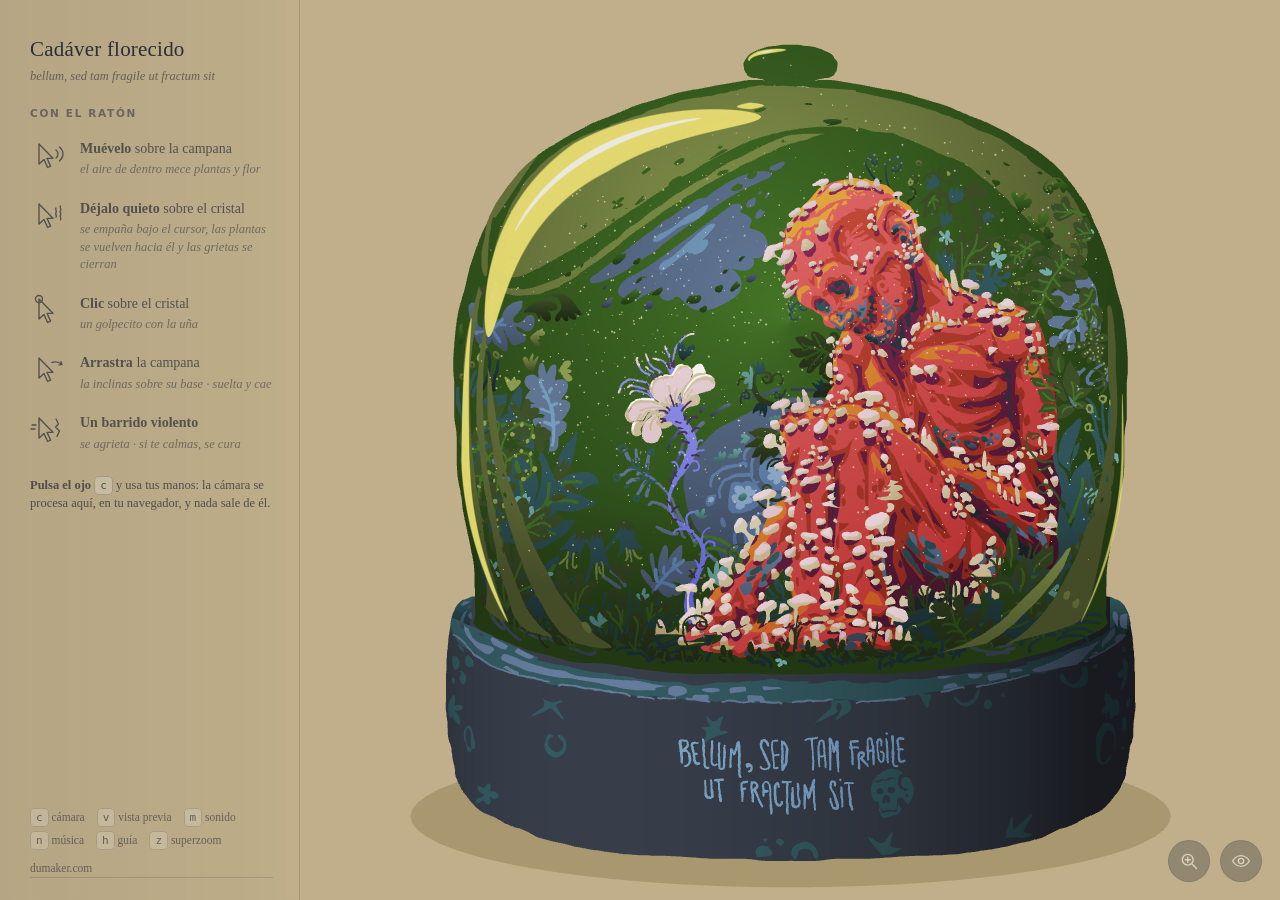
==== commit 8f12e84c: "Cadáver florecido: superzoom (arrastrar, rueda, pellizco)" ====
--- a/cadaver-florecido/index.html
+++ b/cadaver-florecido/index.html
@@ -127,13 +127,16 @@
     </section>
 
     <footer>
-      <span><kbd>c</kbd> cámara</span><span><kbd>v</kbd> vista previa</span><span><kbd>m</kbd> sonido</span><span><kbd>n</kbd> música</span><span><kbd>h</kbd> guía</span><a class="home" href="https://dumaker.com/">dumaker.com</a>
+      <span><kbd>c</kbd> cámara</span><span><kbd>v</kbd> vista previa</span><span><kbd>m</kbd> sonido</span><span><kbd>n</kbd> música</span><span><kbd>h</kbd> guía</span><span><kbd>z</kbd> superzoom</span><a class="home" href="https://dumaker.com/">dumaker.com</a>
     </footer>
   </aside>
   <button id="guideBtn" title="Mostrar guía (h)" aria-label="Guía">?</button>
 
   <div id="preview" title="Ocultar vista previa (v)"><canvas id="previewCv" width="320" height="180"></canvas></div>
   <div id="camStatus"></div>
+  <button id="zoom" title="Superzoom (z)" aria-label="Superzoom" aria-pressed="false">
+    <svg viewBox="0 0 24 24" width="20" height="20" fill="none" stroke="currentColor" stroke-width="1.6" stroke-linecap="round"><circle cx="10.5" cy="10.5" r="6.5"/><path d="M15.4 15.4L21 21"/><path class="v" d="M10.5 7.5v6"/><path d="M7.5 10.5h6"/></svg>
+  </button>
   <button id="cam" title="Activar cámara" aria-label="Cámara">
     <svg viewBox="0 0 24 24" width="20" height="20" fill="none" stroke="currentColor" stroke-width="1.6" stroke-linecap="round"><path d="M2 12s3.6-6.5 10-6.5S22 12 22 12s-3.6 6.5-10 6.5S2 12 2 12z"/><circle cx="12" cy="12" r="3.2"/></svg>
   </button>
--- a/cadaver-florecido/cadaver.css
+++ b/cadaver-florecido/cadaver.css
@@ -1 +1 @@
-:root{--bg:#c0af8a;--ink:#2a2f38;--moss:#5e6a33;--gold:#e9dd71;--guide-w:300px}*{box-sizing:border-box}html,body{background:var(--bg);height:100%;margin:0;overflow:hidden}#stage{opacity:0;width:100vw;height:100vh;transition:opacity 1.2s;display:block}.ready #stage{opacity:1}.over-jar #stage{cursor:grab}.grabbing #stage{cursor:grabbing}#hands{pointer-events:none;width:100vw;height:100vh;position:fixed;inset:0}#cam{cursor:pointer;color:#f2f0ea;-webkit-backdrop-filter:blur(6px);backdrop-filter:blur(6px);opacity:.55;background:#2a2f388c;border:1px solid #2a2f3859;border-radius:50%;place-items:center;width:42px;height:42px;transition:opacity .3s,background .3s,transform .3s;display:grid;position:fixed;bottom:18px;right:18px}#cam:hover{opacity:1}.cam-on #cam{opacity:.9;background:#6e7b3fbf}#cam.loading{animation:1s ease-in-out infinite pulse}@keyframes pulse{50%{opacity:.4;transform:scale(.9)}}#preview{aspect-ratio:16/9;opacity:0;pointer-events:none;cursor:pointer;background:#2a2f38;border:1px solid #f2f0ea40;border-radius:10px;width:208px;transition:opacity .6s,transform .6s;position:fixed;bottom:70px;right:18px;overflow:hidden;transform:translateY(8px);box-shadow:0 6px 24px #2a2f3840}.cam-on.preview-on #preview{opacity:.92;pointer-events:auto;transform:none}#previewCv{width:100%;height:100%;display:block}#camStatus{color:#2a2f38;opacity:0;pointer-events:none;text-align:right;max-width:60vw;font:italic 13px/1.3 Georgia,serif;transition:opacity .6s;position:fixed;bottom:28px;right:70px}#camStatus.show{opacity:.85}#camStatus.error{color:#8a2d2d;opacity:1}#guide{width:var(--guide-w);scrollbar-width:none;color:var(--ink);background:linear-gradient(90deg,#2a2f3812,#2a2f3805 85%,#0000);border-right:1px solid #2a2f381f;flex-direction:column;gap:22px;padding:34px 26px 22px 30px;font:14px/1.45 Georgia,Times New Roman,serif;transition:transform .6s cubic-bezier(.2,.7,.2,1),opacity .6s;display:flex;position:fixed;top:0;bottom:0;left:0;overflow-y:auto}#guide::-webkit-scrollbar{display:none}.guide-off #guide{opacity:0;pointer-events:none;transform:translate(-102%)}#guide h1{letter-spacing:.01em;margin:0;font-size:21px;font-weight:400}#guide .motto{opacity:.6;margin:3px 0 0;font-size:12.5px;font-style:italic}#guide h2{letter-spacing:.16em;text-transform:uppercase;opacity:.55;justify-content:space-between;gap:8px;margin:0 0 12px;font:600 10.5px/1 system-ui,sans-serif;display:flex}#seen{letter-spacing:.06em;text-transform:none;font-size:11px;font-weight:400}#seen.ok{color:var(--moss);opacity:1}.mode{display:none}body:not(.cam-on):not(.touch) .m-mouse,.touch:not(.cam-on) .m-touch,.cam-on .m-hands{display:block}.g{opacity:.72;border-radius:10px;grid-template-columns:38px 1fr;align-items:start;gap:12px;margin:0 -10px 2px -8px;padding:9px 10px 9px 8px;transition:opacity .35s,background .35s;display:grid}.g p{margin:0}.g b{font-weight:600}.g i{opacity:.72;margin-top:2px;font-size:12.5px;line-height:1.4;display:block}.g .ico{fill:none;width:36px;height:36px;stroke:var(--ink);stroke-width:1.35px;stroke-linecap:round;stroke-linejoin:round;transition:stroke .3s,transform .3s}.g .ico use{stroke:inherit}.g.on{opacity:1;background:#5e6a3321}.g.on .ico{stroke:var(--moss);transform:scale(1.06)}.g.flash{animation:.9s ease-out flash}@keyframes flash{0%{opacity:1;background:#e9dd71a6}to{background:0 0}}.note{color:var(--moss);margin-top:3px;font-size:12px;display:none}.note.show{display:block}.switch{opacity:.75;margin:14px 0 0;font-size:12.5px;line-height:1.45}kbd{background:#f2f0ea59;border:1px solid #2a2f384d;border-radius:4px;padding:2px 5px;font:11px/1 ui-monospace,monospace}#guide footer{opacity:.6;flex-wrap:wrap;gap:6px 12px;margin-top:auto;font-size:11.5px;display:flex}#guideBtn{cursor:pointer;width:32px;height:32px;color:var(--ink);opacity:0;pointer-events:none;background:#c0af8acc;border:1px solid #2a2f384d;border-radius:50%;font:16px Georgia,serif;transition:opacity .4s;position:fixed;top:16px;left:16px}.guide-off #guideBtn{opacity:.7;pointer-events:auto}@media (max-width:1100px){:root{--guide-w:262px}#guide{padding:26px 18px 18px 22px;font-size:13px}}@media (max-height:760px){#guide{gap:14px;padding-top:22px}.g{padding-top:6px;padding-bottom:6px}.g i{font-size:12px}}.track{background:#2a2f382e;border-radius:2px;height:2px;margin:9px 6px 2px 0;display:block;position:relative}.track span{background:var(--moss);opacity:.35;border-radius:50%;width:10px;height:10px;margin-left:-5px;transition:opacity .4s;position:absolute;top:-4px;left:50%}.g.on .track span{opacity:1}.rule{opacity:.7;margin:-4px 0 12px;font-size:12.5px;font-style:italic}#guide h3{letter-spacing:.12em;text-transform:uppercase;opacity:.62;align-items:center;gap:7px;margin:12px 0 2px;font:600 10.5px/1 system-ui,sans-serif;display:flex}#guide h3 .shape{fill:none;width:20px;height:20px;stroke:var(--ink);stroke-width:1.6px;stroke-linecap:round;stroke-linejoin:round}.m-hands .g{grid-template-columns:30px 1fr;gap:10px}.m-hands .g .ico{width:28px;height:28px}@media (max-height:800px){#guide h3{margin-top:7px}.m-hands .g i{display:none}.m-hands .g.on i{display:block}}.knocks{gap:6px;margin-top:6px;display:flex}.knocks span{border:1px solid #2a2f3873;border-radius:50%;width:7px;height:7px;transition:background .2s}.knocks span.lit{background:var(--moss);border-color:var(--moss)}#guide footer .home{color:inherit;border-bottom:1px solid #2a2f384d;flex-basis:100%;align-self:flex-start;width:max-content;margin-top:6px;text-decoration:none}#guide footer .home:hover{border-color:var(--ink)}#stage{touch-action:none}#guideClose,.touch #guide footer>span{display:none}@media (max-width:759px){#guide{z-index:5;background:#c0af8af7;border-right:0;width:100%;padding:26px 22px 22px}#guideClose{width:40px;height:40px;color:var(--ink);cursor:pointer;background:0 0;border:0;font:28px/1 Georgia,serif;display:block;position:absolute;top:12px;right:12px}#guideBtn{width:40px;height:40px}#cam{width:48px;height:48px}#camStatus{text-align:left;max-width:none;bottom:30px;left:16px;right:76px}#preview{width:150px}.m-hands .g i{display:block}}#preview.portrait{width:120px}@media (max-width:759px){#preview.portrait{width:96px}}#stage{-webkit-user-select:none;user-select:none;-webkit-touch-callout:none}
+:root{--bg:#c0af8a;--ink:#2a2f38;--moss:#5e6a33;--gold:#e9dd71;--guide-w:300px}*{box-sizing:border-box}html,body{background:var(--bg);height:100%;margin:0;overflow:hidden}#stage{opacity:0;width:100vw;height:100vh;transition:opacity 1.2s;display:block}.ready #stage{opacity:1}.over-jar #stage{cursor:grab}.grabbing #stage{cursor:grabbing}#hands{pointer-events:none;width:100vw;height:100vh;position:fixed;inset:0}#cam{cursor:pointer;color:#f2f0ea;-webkit-backdrop-filter:blur(6px);backdrop-filter:blur(6px);opacity:.55;background:#2a2f388c;border:1px solid #2a2f3859;border-radius:50%;place-items:center;width:42px;height:42px;transition:opacity .3s,background .3s,transform .3s;display:grid;position:fixed;bottom:18px;right:18px}#cam:hover{opacity:1}.cam-on #cam{opacity:.9;background:#6e7b3fbf}#cam.loading{animation:1s ease-in-out infinite pulse}@keyframes pulse{50%{opacity:.4;transform:scale(.9)}}#preview{aspect-ratio:16/9;opacity:0;pointer-events:none;cursor:pointer;background:#2a2f38;border:1px solid #f2f0ea40;border-radius:10px;width:208px;transition:opacity .6s,transform .6s;position:fixed;bottom:70px;right:18px;overflow:hidden;transform:translateY(8px);box-shadow:0 6px 24px #2a2f3840}.cam-on.preview-on #preview{opacity:.92;pointer-events:auto;transform:none}#previewCv{width:100%;height:100%;display:block}#camStatus{color:#2a2f38;opacity:0;pointer-events:none;text-align:right;max-width:60vw;font:italic 13px/1.3 Georgia,serif;transition:opacity .6s;position:fixed;bottom:28px;right:70px}#camStatus.show{opacity:.85}#camStatus.error{color:#8a2d2d;opacity:1}#guide{width:var(--guide-w);scrollbar-width:none;color:var(--ink);background:linear-gradient(90deg,#2a2f3812,#2a2f3805 85%,#0000);border-right:1px solid #2a2f381f;flex-direction:column;gap:22px;padding:34px 26px 22px 30px;font:14px/1.45 Georgia,Times New Roman,serif;transition:transform .6s cubic-bezier(.2,.7,.2,1),opacity .6s;display:flex;position:fixed;top:0;bottom:0;left:0;overflow-y:auto}#guide::-webkit-scrollbar{display:none}.guide-off #guide{opacity:0;pointer-events:none;transform:translate(-102%)}#guide h1{letter-spacing:.01em;margin:0;font-size:21px;font-weight:400}#guide .motto{opacity:.6;margin:3px 0 0;font-size:12.5px;font-style:italic}#guide h2{letter-spacing:.16em;text-transform:uppercase;opacity:.55;justify-content:space-between;gap:8px;margin:0 0 12px;font:600 10.5px/1 system-ui,sans-serif;display:flex}#seen{letter-spacing:.06em;text-transform:none;font-size:11px;font-weight:400}#seen.ok{color:var(--moss);opacity:1}.mode{display:none}body:not(.cam-on):not(.touch) .m-mouse,.touch:not(.cam-on) .m-touch,.cam-on .m-hands{display:block}.g{opacity:.72;border-radius:10px;grid-template-columns:38px 1fr;align-items:start;gap:12px;margin:0 -10px 2px -8px;padding:9px 10px 9px 8px;transition:opacity .35s,background .35s;display:grid}.g p{margin:0}.g b{font-weight:600}.g i{opacity:.72;margin-top:2px;font-size:12.5px;line-height:1.4;display:block}.g .ico{fill:none;width:36px;height:36px;stroke:var(--ink);stroke-width:1.35px;stroke-linecap:round;stroke-linejoin:round;transition:stroke .3s,transform .3s}.g .ico use{stroke:inherit}.g.on{opacity:1;background:#5e6a3321}.g.on .ico{stroke:var(--moss);transform:scale(1.06)}.g.flash{animation:.9s ease-out flash}@keyframes flash{0%{opacity:1;background:#e9dd71a6}to{background:0 0}}.note{color:var(--moss);margin-top:3px;font-size:12px;display:none}.note.show{display:block}.switch{opacity:.75;margin:14px 0 0;font-size:12.5px;line-height:1.45}kbd{background:#f2f0ea59;border:1px solid #2a2f384d;border-radius:4px;padding:2px 5px;font:11px/1 ui-monospace,monospace}#guide footer{opacity:.6;flex-wrap:wrap;gap:6px 12px;margin-top:auto;font-size:11.5px;display:flex}#guideBtn{cursor:pointer;width:32px;height:32px;color:var(--ink);opacity:0;pointer-events:none;background:#c0af8acc;border:1px solid #2a2f384d;border-radius:50%;font:16px Georgia,serif;transition:opacity .4s;position:fixed;top:16px;left:16px}.guide-off #guideBtn{opacity:.7;pointer-events:auto}@media (max-width:1100px){:root{--guide-w:262px}#guide{padding:26px 18px 18px 22px;font-size:13px}}@media (max-height:760px){#guide{gap:14px;padding-top:22px}.g{padding-top:6px;padding-bottom:6px}.g i{font-size:12px}}.track{background:#2a2f382e;border-radius:2px;height:2px;margin:9px 6px 2px 0;display:block;position:relative}.track span{background:var(--moss);opacity:.35;border-radius:50%;width:10px;height:10px;margin-left:-5px;transition:opacity .4s;position:absolute;top:-4px;left:50%}.g.on .track span{opacity:1}.rule{opacity:.7;margin:-4px 0 12px;font-size:12.5px;font-style:italic}#guide h3{letter-spacing:.12em;text-transform:uppercase;opacity:.62;align-items:center;gap:7px;margin:12px 0 2px;font:600 10.5px/1 system-ui,sans-serif;display:flex}#guide h3 .shape{fill:none;width:20px;height:20px;stroke:var(--ink);stroke-width:1.6px;stroke-linecap:round;stroke-linejoin:round}.m-hands .g{grid-template-columns:30px 1fr;gap:10px}.m-hands .g .ico{width:28px;height:28px}@media (max-height:800px){#guide h3{margin-top:7px}.m-hands .g i{display:none}.m-hands .g.on i{display:block}}.knocks{gap:6px;margin-top:6px;display:flex}.knocks span{border:1px solid #2a2f3873;border-radius:50%;width:7px;height:7px;transition:background .2s}.knocks span.lit{background:var(--moss);border-color:var(--moss)}#guide footer .home{color:inherit;border-bottom:1px solid #2a2f384d;flex-basis:100%;align-self:flex-start;width:max-content;margin-top:6px;text-decoration:none}#guide footer .home:hover{border-color:var(--ink)}#stage{touch-action:none}#guideClose,.touch #guide footer>span{display:none}@media (max-width:759px){#guide{z-index:5;background:#c0af8af7;border-right:0;width:100%;padding:26px 22px 22px}#guideClose{width:40px;height:40px;color:var(--ink);cursor:pointer;background:0 0;border:0;font:28px/1 Georgia,serif;display:block;position:absolute;top:12px;right:12px}#guideBtn{width:40px;height:40px}#cam{width:48px;height:48px}#camStatus{text-align:left;max-width:none;bottom:30px;left:16px;right:76px}#preview{width:150px}.m-hands .g i{display:block}}#preview.portrait{width:120px}@media (max-width:759px){#preview.portrait{width:96px}}#stage{-webkit-user-select:none;user-select:none;-webkit-touch-callout:none}#zoom{cursor:pointer;color:#f2f0ea;-webkit-backdrop-filter:blur(6px);backdrop-filter:blur(6px);opacity:.55;background:#2a2f388c;border:1px solid #2a2f3859;border-radius:50%;place-items:center;width:42px;height:42px;transition:opacity .3s,background .3s;display:grid;position:fixed;bottom:18px;right:70px}#zoom:hover{opacity:1}.zooming #zoom{opacity:.95;background:#6e7b3fcc}.zooming #zoom .v{display:none}#camStatus{right:122px}.zooming #stage{cursor:grab}.zooming.panning #stage{cursor:grabbing}.zooming #guide,.zooming #guideBtn,.zooming #preview,.zooming #hands{opacity:0!important;pointer-events:none!important}.zooming #guide{transform:translate(-102%)}@media (max-width:759px){#zoom{width:48px;height:48px;right:76px}#camStatus{right:134px}}
